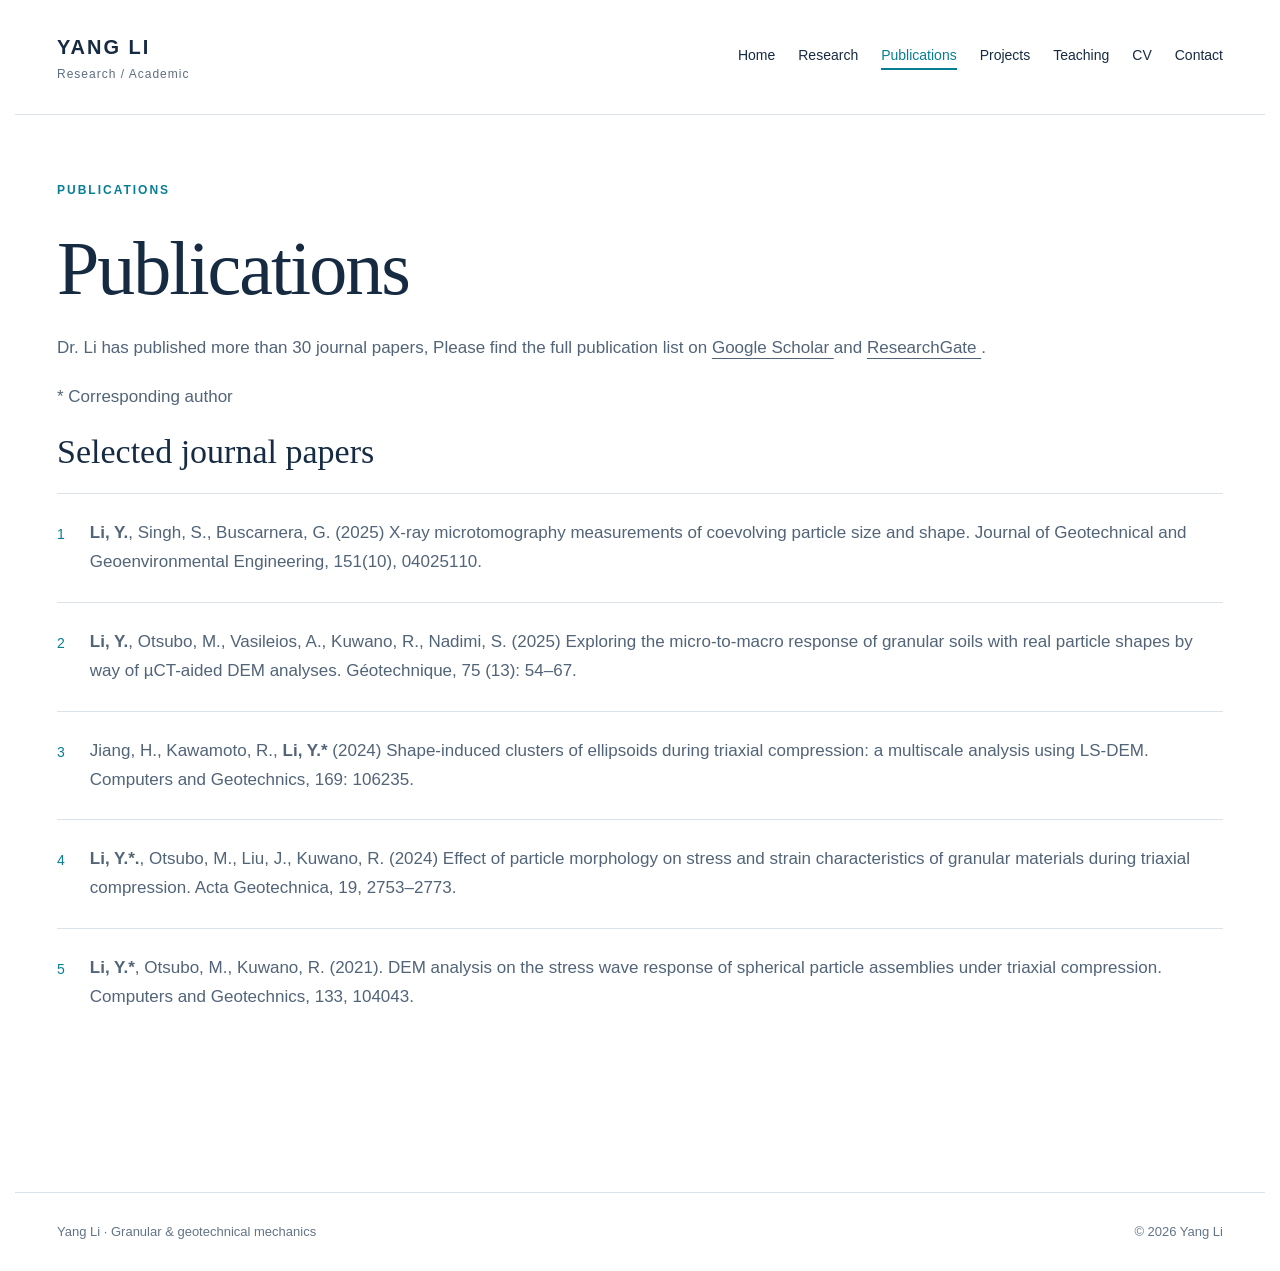
==== publications.html @ 272d52a8 "Add files via upload" ====
<!doctype html>
<html lang="en">

<head>
    <meta charset="utf-8">
    <meta name="viewport" content="width=device-width,initial-scale=1">
    <title>Publications | Yang Li</title>
    <meta name="description"
        content="Yang Li — geotechnical engineering, granular mechanics, particle breakage and computational research.">
    <link rel="icon" href="assets/favicon.svg">
    <link rel="stylesheet" href="assets/style.css">
</head>

<body><a class="skip" href="#main">Skip to content</a>
    <header><a class="brand" href="index.html">YANG LI<span>Research / Academic</span></a>
        <nav aria-label="Main navigation"><a href="index.html">Home</a><a href="research.html">Research</a><a
                href="publications.html" aria-current="page">Publications</a><a href="projects.html">Projects</a><a
                href="teaching.html">Teaching</a><a href="cv.html">CV</a><a href="contact.html">Contact</a></nav>
    </header>
    <main id="main">
        <p class="eyebrow">PUBLICATIONS</p>
        <h1>Publications</h1>
        <p>Dr. Li has published more than 30 journal papers, Please find the full publication list on
            <a href="https://scholar.google.com/citations?user=Ta3kqSwAAAAJ&hl=en" target="_blank" rel="noopener noreferrer">
        Google Scholar
            </a>
            and
            <a href="https://www.researchgate.net/profile/Yang-Li-167?ev=hdr_xprf" target="_blank" rel="noopener noreferrer">
        ResearchGate
    </a>.</p>
        <p>* Corresponding author</p>
        <section>
            <h2>Selected journal papers</h2>
            <article class="publication"><span class="pub-number">1</span>
                <p><strong>Li, Y.</strong>, Singh, S., Buscarnera, G. (2025) X-ray microtomography measurements of
                    coevolving particle size and shape. Journal of Geotechnical and Geoenvironmental Engineering,
                    151(10), 04025110.</p>
            </article>          
        
            <article class="publication"><span class="pub-number">2</span>
                <p><strong>Li, Y.</strong>, Otsubo, M., Vasileios, A., Kuwano, R., Nadimi, S. (2025) Exploring the
                    micro-to-macro response of granular soils with real particle shapes by way of µCT-aided DEM
                    analyses. Géotechnique, 75 (13): 54–67.</p>
            </article>

            <article class="publication"><span class="pub-number">3</span>
                <p>Jiang, H., Kawamoto, R., <strong>Li, Y.*</strong> (2024) Shape-induced clusters of ellipsoids during
                    triaxial compression: a multiscale analysis using LS-DEM. Computers and Geotechnics, 169: 106235.
                </p>
            </article>


            <article class="publication"><span class="pub-number">4</span>
                <p><strong>Li, Y.*.</strong>, Otsubo, M., Liu, J., Kuwano, R. (2024) Effect of particle morphology on
                    stress and strain characteristics of granular materials during triaxial compression. Acta
                    Geotechnica, 19, 2753–2773.</p>
            </article>

            </article>
            <article class="publication"><span class="pub-number">5</span>
                <p><strong>Li, Y.*</strong>, Otsubo, M., Kuwano, R. (2021). DEM analysis on the stress wave response of
                    spherical particle assemblies under triaxial compression. Computers and Geotechnics, 133, 104043.
                </p>
            </article>

        </section>
  
    </main>
    <footer><span>Yang Li · Granular & geotechnical mechanics</span><span>© 2026 Yang Li</span></footer>
</body>

</html>
---- assets/style.css ----
* {
    box-sizing: border-box
}

html {
    scroll-behavior: smooth
}

body {
    margin: 0;
    color: #162b42;
    background: #fff;
    font: 17px/1.7 Arial, sans-serif
}

a {
    color: inherit;
    text-underline-offset: 5px
}

a:hover {
    color: #087e95
}

header {
    max-width: 1250px;
    margin: auto;
    padding: 30px 42px;
    display: flex;
    justify-content: space-between;
    align-items: center;
    border-bottom: 1px solid #dbe3e9;
    gap: 30px
}

.brand {
    font-size: 20px;
    font-weight: 700;
    letter-spacing: 2px;
    text-decoration: none
}

.brand span {
    display: block;
    font-size: 12px;
    letter-spacing: 1px;
    font-weight: 400;
    color: #5d6e80
}

nav {
    display: flex;
    gap: 23px;
    flex-wrap: wrap
}

nav a {
    font-size: 14px;
    text-decoration: none
}

nav a[aria-current] {
    color: #087e95;
    border-bottom: 2px solid #087e95
}

main {
    max-width: 1250px;
    margin: auto;
    padding: 65px 42px 90px;
    min-height: 70vh
}

h1,
h2,
h3 {
    line-height: 1.15;
    margin: 0 0 22px
}

h1 {
    font-family: Georgia, serif;
    font-size: clamp(44px, 6vw, 76px);
    font-weight: 400;
    letter-spacing: -2px
}

h1 span {
    font-size: .45em;
    letter-spacing: 0;
    color: #5d6e80
}

h2 {
    font-family: Georgia, serif;
    font-size: 34px;
    font-weight: 400
}

h3 {
    font-size: 21px;
    line-height: 1.3
}

p {
    margin: 0 0 20px;
    color: #526478
}

.eyebrow {
    font-size: 12px;
    font-weight: 700;
    letter-spacing: 2px;
    color: #087e95;
    margin-bottom: 24px
}

.hero {
    display: grid;
    grid-template-columns: 1.5fr 1fr;
    gap: 75px;
    align-items: center;
    padding: 15px 0 65px
}

.hero p:not(.eyebrow) {
    max-width: 630px
}

.lead {
    font-family: Georgia, serif;
    font-size: 29px;
    line-height: 1.4;
    color: #162b42
}

.intro {
    font-size: 21px;
    max-width: 900px;
    margin-bottom: 50px
}

.research-note {
    background: #102e49;
    color: white;
    padding: 40px
}

.research-note h2 {
    font-size: 42px
}

.research-note .eyebrow {
    color: #85d9e7
}

.scale {
    display: flex;
    gap: 25px;
    padding: 24px 0;
    border-top: 1px solid #426079;
    font-size: 20px
}

.scale strong {
    color: #85d9e7;
    font-size: 14px
}

.scale span {
    display: block;
    font-size: 14px;
    color: #bbccdb
}

.actions {
    display: flex;
    align-items: center;
    gap: 25px;
    margin-top: 30px
}

.button {
    background: #102e49;
    color: white;
    padding: 12px 22px;
    text-decoration: none;
    font-size: 15px
}

.button:hover {
    background: #087e95;
    color: white
}

.textlink {
    font-size: 15px
}

section {
    margin-bottom: 65px
}

.sectionhead {
    display: flex;
    justify-content: space-between;
    align-items: center;
    gap: 20px
}

.sectionhead a {
    font-size: 14px
}

.cards {
    display: grid;
    grid-template-columns: repeat(2, 1fr);
    gap: 0 45px
}

.cards article {
    padding: 30px 0;
    border-top: 1px solid #dbe3e9
}

.cards p {
    margin: 0
}

.feature {
    background: #edf4f8;
    padding: 45px;
    margin-top: 40px
}

.feature p {
    max-width: 640px
}

.tags {
    display: flex;
    gap: 12px;
    flex-wrap: wrap
}

.tags span {
    padding: 8px 16px;
    border: 1px solid #cbd8e2;
    font-size: 14px
}

.timeline article {
    border-left: 2px solid #0b8095;
    padding: 0 0 30px 25px;
    margin-bottom: 25px
}

.date {
    font-size: 14px;
    color: #087e95
}

.empty {
    padding: 35px;
    background: #edf4f8
}

.empty p {
    margin-bottom: 0
}

footer {
    max-width: 1250px;
    margin: auto;
    padding: 28px 42px;
    border-top: 1px solid #dbe3e9;
    display: flex;
    justify-content: space-between;
    gap: 20px;
    font-size: 13px;
    color: #627487
}

.skip {
    position: absolute;
    top: -100px;
    padding: 10px;
    background: white
}

.skip:focus {
    top: 0
}

a:focus-visible {
    outline: 3px solid #087e95;
    outline-offset: 5px
}

.publication {
    border-top: 1px solid #dbe3e9;
    padding: 25px 0
}

.publication h2 {
    font-family: Arial, sans-serif;
    font-size: 22px
}

.publication p {
    margin: 8px 0
}

@media(max-width:900px) {
    header {
        align-items: flex-start;
        flex-direction: column
    }

    .hero {
        grid-template-columns: 1fr;
        gap: 35px
    }

    .research-note {
        max-width: 600px
    }

    nav {
        gap: 18px
    }
}

@media(max-width:600px) {

    header,
    main,
    footer {
        padding-left: 22px;
        padding-right: 22px
    }

    main {
        padding-top: 40px
    }

    .cards {
        grid-template-columns: 1fr
    }

    .feature {
        padding: 28px
    }

    .lead {
        font-size: 25px
    }

    .actions,
    footer {
        flex-wrap: wrap
    }

    .sectionhead {
        align-items: flex-start
    }

    .research-note {
        padding: 28px
    }
}

.portrait {
    margin: 0
}

.portrait img {
    display: block;
    width: 100%;
    height: 480px;
    object-fit: cover;
    object-position: center 55%
}

.appointment {
    font-size: 16px;
    color: #087e95 !important
}

.actions {
    flex-wrap: wrap
}

.publication {
    display: flex;
    gap: 25px
}

.publication p {
    margin: 0
}

.pub-number {
    font-size: 14px;
    color: #087e95;
    flex-shrink: 0;
    padding-top: 4px
}

.hero {
    grid-template-columns: 1.45fr 1fr
}

.hero .portrait {
    align-self: stretch
}

.hero .portrait img {
    height: 100%;
    min-height: 450px;
    max-height: 560px
}

@media(max-width:900px) {
    .hero {
        grid-template-columns: 1fr
    }

    .hero .portrait {
        max-width: 420px
    }

    .hero .portrait img {
        height: 480px
    }
}

/* CV 条目间距 */
.timeline article {
    padding-bottom: 12px;
    margin-bottom: 12px;
}

.timeline article h3 {
    margin-bottom: 8px;
}

.timeline article p {
    margin-bottom: 6px;
}
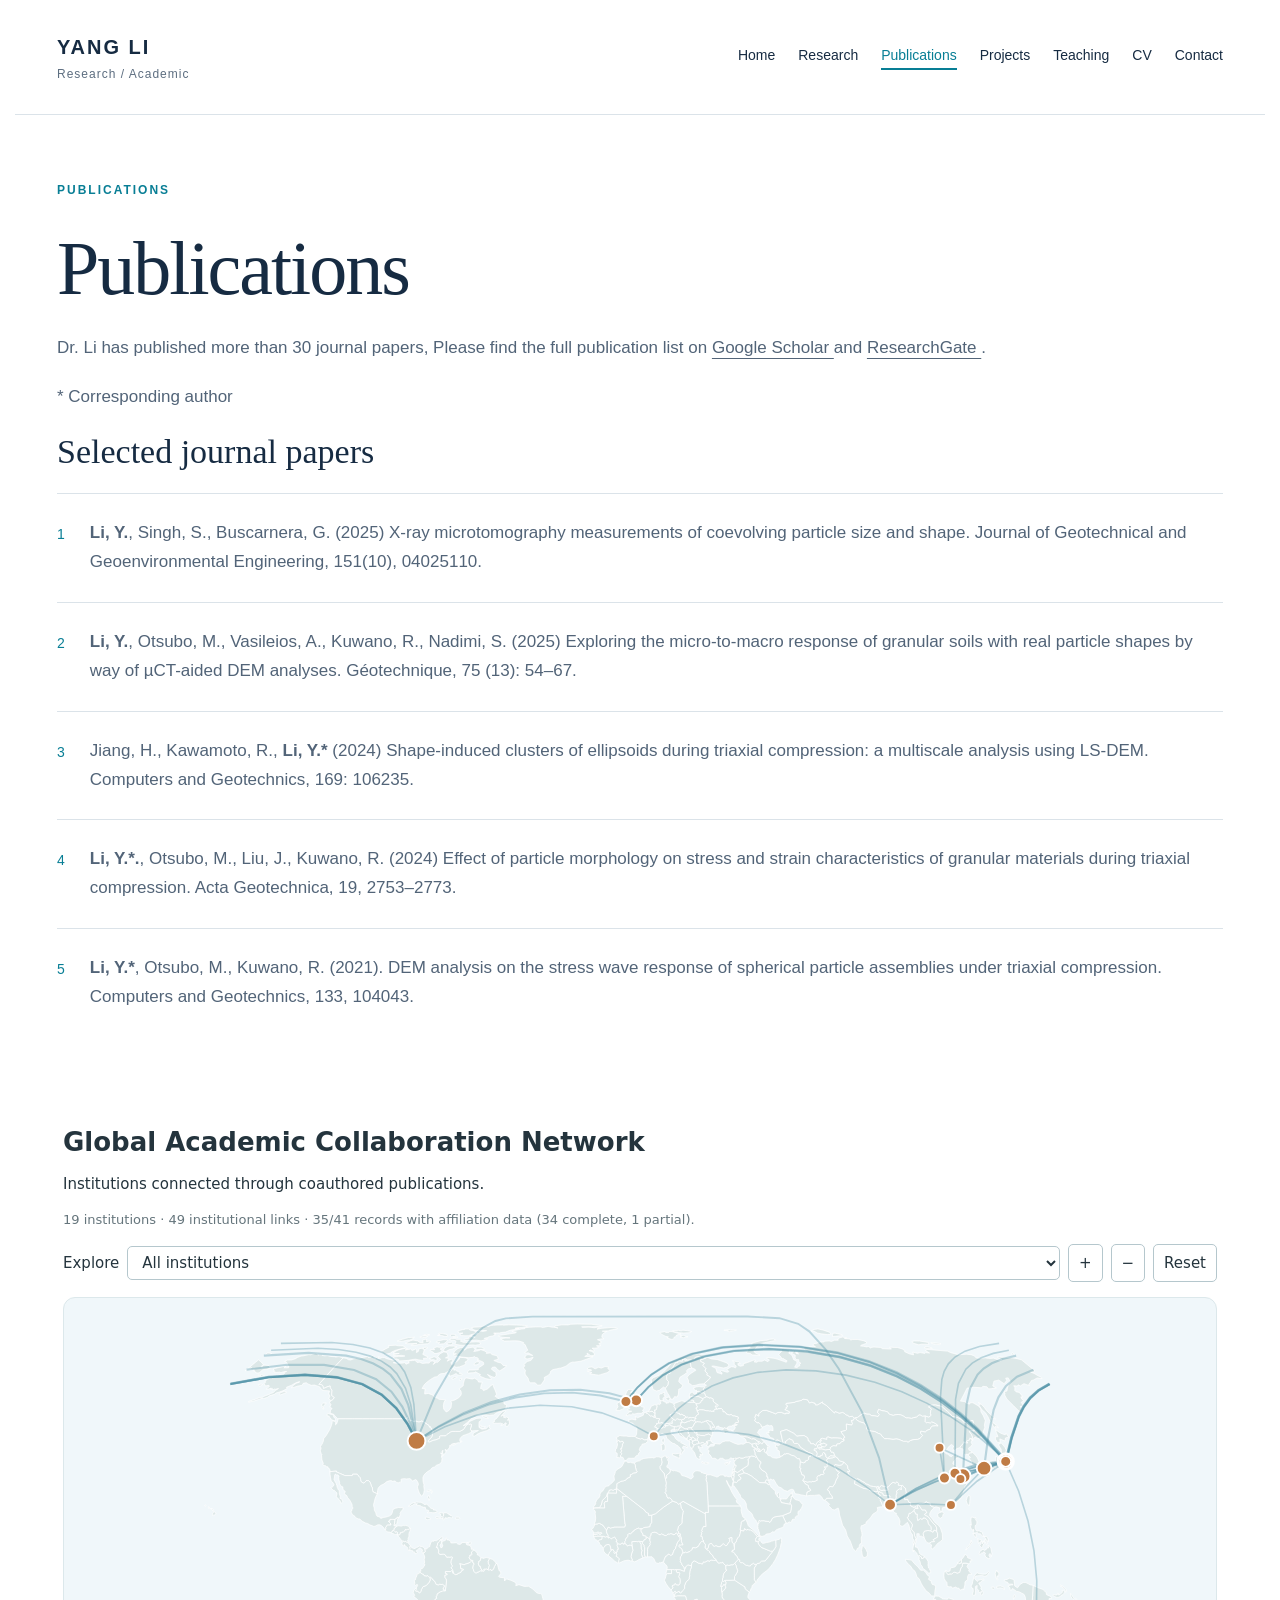
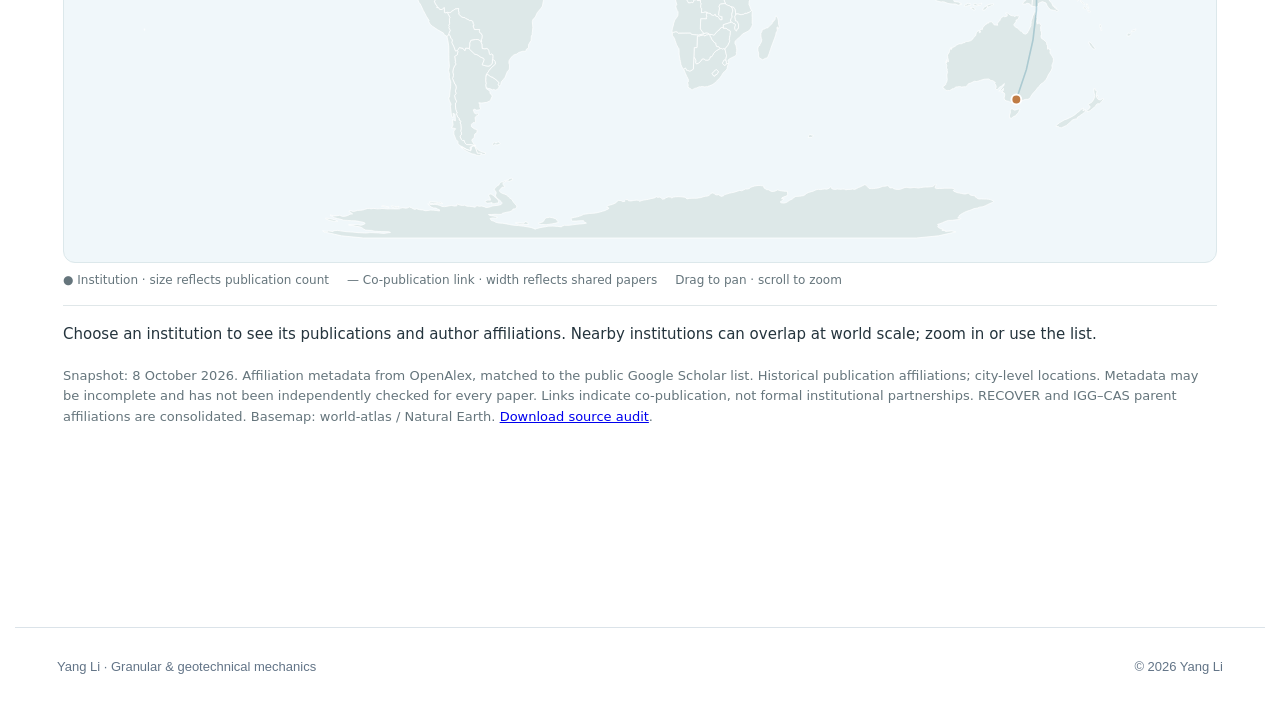
==== commit 94e3bab2: "Add files via upload" ====
--- a/publications.html
+++ b/publications.html
@@ -1,72 +1,75 @@
-<!doctype html>
-<html lang="en">
-
-<head>
-    <meta charset="utf-8">
-    <meta name="viewport" content="width=device-width,initial-scale=1">
-    <title>Publications | Yang Li</title>
-    <meta name="description"
-        content="Yang Li — geotechnical engineering, granular mechanics, particle breakage and computational research.">
-    <link rel="icon" href="assets/favicon.svg">
-    <link rel="stylesheet" href="assets/style.css">
-</head>
-
-<body><a class="skip" href="#main">Skip to content</a>
-    <header><a class="brand" href="index.html">YANG LI<span>Research / Academic</span></a>
-        <nav aria-label="Main navigation"><a href="index.html">Home</a><a href="research.html">Research</a><a
-                href="publications.html" aria-current="page">Publications</a><a href="projects.html">Projects</a><a
-                href="teaching.html">Teaching</a><a href="cv.html">CV</a><a href="contact.html">Contact</a></nav>
-    </header>
-    <main id="main">
-        <p class="eyebrow">PUBLICATIONS</p>
-        <h1>Publications</h1>
-        <p>Dr. Li has published more than 30 journal papers, Please find the full publication list on
-            <a href="https://scholar.google.com/citations?user=Ta3kqSwAAAAJ&hl=en" target="_blank" rel="noopener noreferrer">
-        Google Scholar
-            </a>
-            and
-            <a href="https://www.researchgate.net/profile/Yang-Li-167?ev=hdr_xprf" target="_blank" rel="noopener noreferrer">
-        ResearchGate
-    </a>.</p>
-        <p>* Corresponding author</p>
-        <section>
-            <h2>Selected journal papers</h2>
-            <article class="publication"><span class="pub-number">1</span>
-                <p><strong>Li, Y.</strong>, Singh, S., Buscarnera, G. (2025) X-ray microtomography measurements of
-                    coevolving particle size and shape. Journal of Geotechnical and Geoenvironmental Engineering,
-                    151(10), 04025110.</p>
-            </article>          
-        
-            <article class="publication"><span class="pub-number">2</span>
-                <p><strong>Li, Y.</strong>, Otsubo, M., Vasileios, A., Kuwano, R., Nadimi, S. (2025) Exploring the
-                    micro-to-macro response of granular soils with real particle shapes by way of µCT-aided DEM
-                    analyses. Géotechnique, 75 (13): 54–67.</p>
-            </article>
-
-            <article class="publication"><span class="pub-number">3</span>
-                <p>Jiang, H., Kawamoto, R., <strong>Li, Y.*</strong> (2024) Shape-induced clusters of ellipsoids during
-                    triaxial compression: a multiscale analysis using LS-DEM. Computers and Geotechnics, 169: 106235.
-                </p>
-            </article>
-
-
-            <article class="publication"><span class="pub-number">4</span>
-                <p><strong>Li, Y.*.</strong>, Otsubo, M., Liu, J., Kuwano, R. (2024) Effect of particle morphology on
-                    stress and strain characteristics of granular materials during triaxial compression. Acta
-                    Geotechnica, 19, 2753–2773.</p>
-            </article>
-
-            </article>
-            <article class="publication"><span class="pub-number">5</span>
-                <p><strong>Li, Y.*</strong>, Otsubo, M., Kuwano, R. (2021). DEM analysis on the stress wave response of
-                    spherical particle assemblies under triaxial compression. Computers and Geotechnics, 133, 104043.
-                </p>
-            </article>
-
-        </section>
-  
-    </main>
-    <footer><span>Yang Li · Granular & geotechnical mechanics</span><span>© 2026 Yang Li</span></footer>
-</body>
-
+<!doctype html>
+<html lang="en">
+
+<head>
+    <meta charset="utf-8">
+    <meta name="viewport" content="width=device-width,initial-scale=1">
+    <title>Publications | Yang Li</title>
+    <meta name="description"
+        content="Yang Li — geotechnical engineering, granular mechanics, particle breakage and computational research.">
+    <link rel="icon" href="assets/favicon.svg">
+    <link rel="stylesheet" href="assets/style.css">
+</head>
+
+<body><a class="skip" href="#main">Skip to content</a>
+    <header><a class="brand" href="index.html">YANG LI<span>Research / Academic</span></a>
+        <nav aria-label="Main navigation"><a href="index.html">Home</a><a href="research.html">Research</a><a
+                href="publications.html" aria-current="page">Publications</a><a href="projects.html">Projects</a><a
+                href="teaching.html">Teaching</a><a href="cv.html">CV</a><a href="contact.html">Contact</a></nav>
+    </header>
+    <main id="main">
+        <p class="eyebrow">PUBLICATIONS</p>
+        <h1>Publications</h1>
+        <p>Dr. Li has published more than 30 journal papers, Please find the full publication list on
+            <a href="https://scholar.google.com/citations?user=Ta3kqSwAAAAJ&hl=en" target="_blank" rel="noopener noreferrer">
+        Google Scholar
+            </a>
+            and
+            <a href="https://www.researchgate.net/profile/Yang-Li-167?ev=hdr_xprf" target="_blank" rel="noopener noreferrer">
+        ResearchGate
+    </a>.</p>
+        <p>* Corresponding author</p>
+        <section>
+            <h2>Selected journal papers</h2>
+            <article class="publication"><span class="pub-number">1</span>
+                <p><strong>Li, Y.</strong>, Singh, S., Buscarnera, G. (2025) X-ray microtomography measurements of
+                    coevolving particle size and shape. Journal of Geotechnical and Geoenvironmental Engineering,
+                    151(10), 04025110.</p>
+            </article>          
+        
+            <article class="publication"><span class="pub-number">2</span>
+                <p><strong>Li, Y.</strong>, Otsubo, M., Vasileios, A., Kuwano, R., Nadimi, S. (2025) Exploring the
+                    micro-to-macro response of granular soils with real particle shapes by way of µCT-aided DEM
+                    analyses. Géotechnique, 75 (13): 54–67.</p>
+            </article>
+
+            <article class="publication"><span class="pub-number">3</span>
+                <p>Jiang, H., Kawamoto, R., <strong>Li, Y.*</strong> (2024) Shape-induced clusters of ellipsoids during
+                    triaxial compression: a multiscale analysis using LS-DEM. Computers and Geotechnics, 169: 106235.
+                </p>
+            </article>
+
+
+            <article class="publication"><span class="pub-number">4</span>
+                <p><strong>Li, Y.*.</strong>, Otsubo, M., Liu, J., Kuwano, R. (2024) Effect of particle morphology on
+                    stress and strain characteristics of granular materials during triaxial compression. Acta
+                    Geotechnica, 19, 2753–2773.</p>
+            </article>
+
+            </article>
+            <article class="publication"><span class="pub-number">5</span>
+                <p><strong>Li, Y.*</strong>, Otsubo, M., Kuwano, R. (2021). DEM analysis on the stress wave response of
+                    spherical particle assemblies under triaxial compression. Computers and Geotechnics, 133, 104043.
+                </p>
+            </article>
+
+        </section>
+  
+        <section aria-label="Global academic collaboration network" style="margin-top:40px">
+            <iframe src="collaboration-network.html" title="Global Academic Collaboration Network" loading="lazy" style="width:100%;height:960px;border:0" ></iframe>
+        </section>
+    </main>
+    <footer><span>Yang Li · Granular & geotechnical mechanics</span><span>© 2026 Yang Li</span></footer>
+</body>
+
 </html>
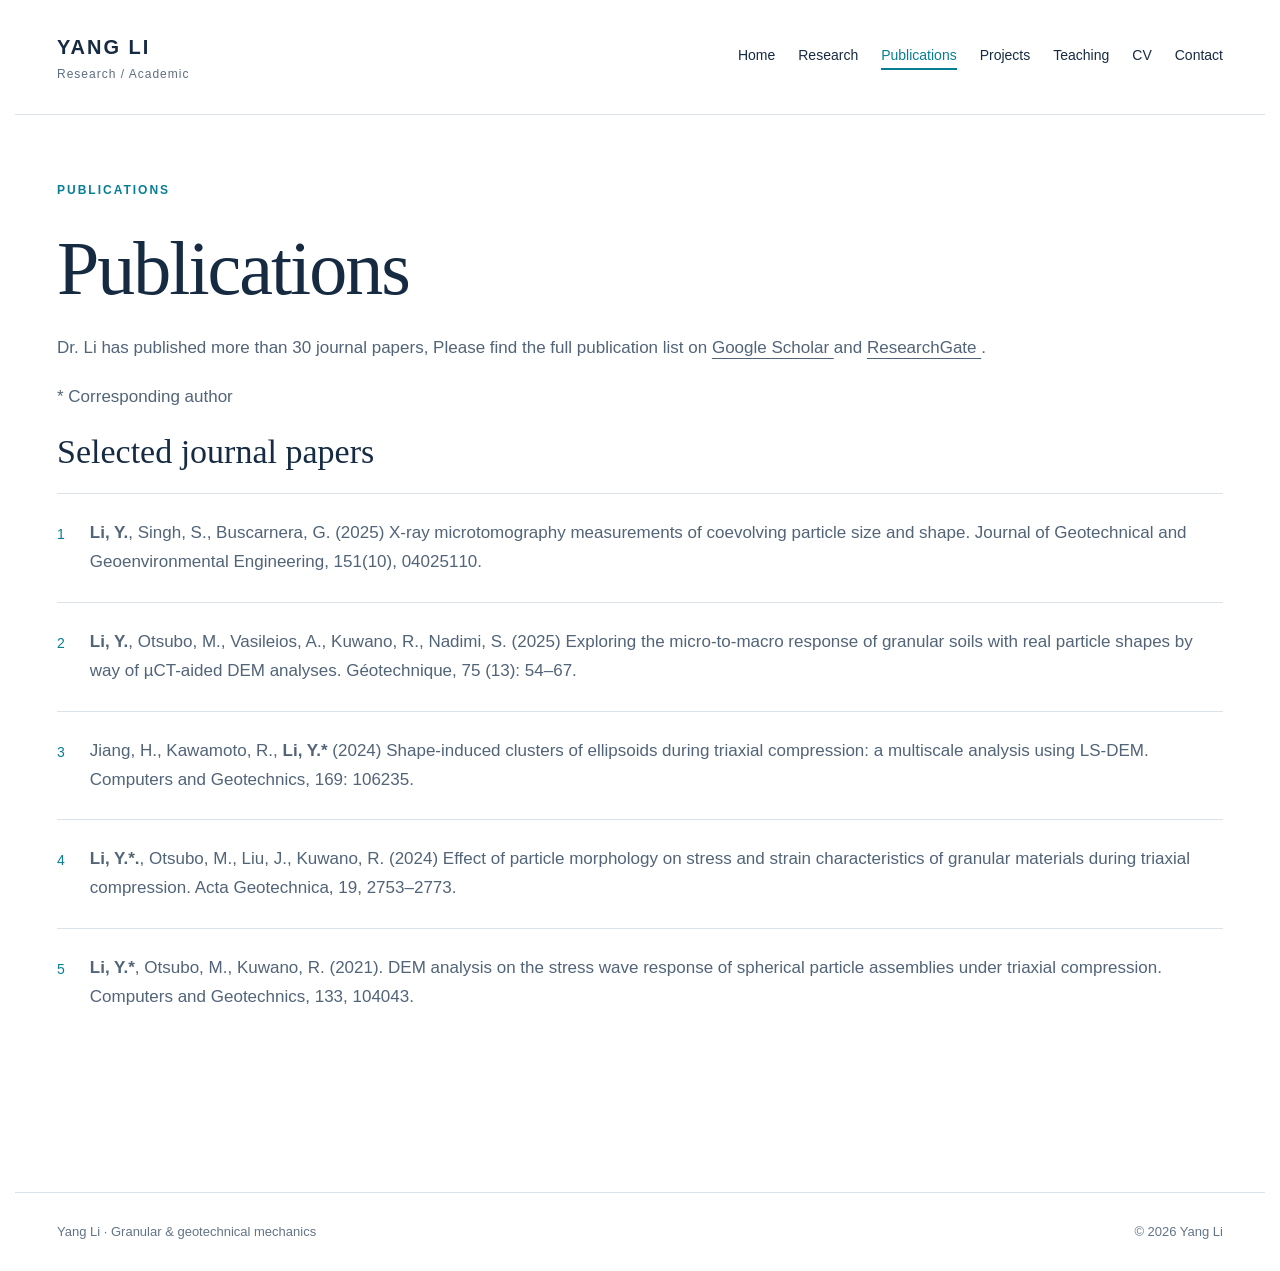
==== commit b9601b9f: "Rename publications_old.html to publications.html" ====
--- a/publications.html
+++ b/publications.html
@@ -1,75 +1,72 @@
-<!doctype html>
-<html lang="en">
-
-<head>
-    <meta charset="utf-8">
-    <meta name="viewport" content="width=device-width,initial-scale=1">
-    <title>Publications | Yang Li</title>
-    <meta name="description"
-        content="Yang Li — geotechnical engineering, granular mechanics, particle breakage and computational research.">
-    <link rel="icon" href="assets/favicon.svg">
-    <link rel="stylesheet" href="assets/style.css">
-</head>
-
-<body><a class="skip" href="#main">Skip to content</a>
-    <header><a class="brand" href="index.html">YANG LI<span>Research / Academic</span></a>
-        <nav aria-label="Main navigation"><a href="index.html">Home</a><a href="research.html">Research</a><a
-                href="publications.html" aria-current="page">Publications</a><a href="projects.html">Projects</a><a
-                href="teaching.html">Teaching</a><a href="cv.html">CV</a><a href="contact.html">Contact</a></nav>
-    </header>
-    <main id="main">
-        <p class="eyebrow">PUBLICATIONS</p>
-        <h1>Publications</h1>
-        <p>Dr. Li has published more than 30 journal papers, Please find the full publication list on
-            <a href="https://scholar.google.com/citations?user=Ta3kqSwAAAAJ&hl=en" target="_blank" rel="noopener noreferrer">
-        Google Scholar
-            </a>
-            and
-            <a href="https://www.researchgate.net/profile/Yang-Li-167?ev=hdr_xprf" target="_blank" rel="noopener noreferrer">
-        ResearchGate
-    </a>.</p>
-        <p>* Corresponding author</p>
-        <section>
-            <h2>Selected journal papers</h2>
-            <article class="publication"><span class="pub-number">1</span>
-                <p><strong>Li, Y.</strong>, Singh, S., Buscarnera, G. (2025) X-ray microtomography measurements of
-                    coevolving particle size and shape. Journal of Geotechnical and Geoenvironmental Engineering,
-                    151(10), 04025110.</p>
-            </article>          
-        
-            <article class="publication"><span class="pub-number">2</span>
-                <p><strong>Li, Y.</strong>, Otsubo, M., Vasileios, A., Kuwano, R., Nadimi, S. (2025) Exploring the
-                    micro-to-macro response of granular soils with real particle shapes by way of µCT-aided DEM
-                    analyses. Géotechnique, 75 (13): 54–67.</p>
-            </article>
-
-            <article class="publication"><span class="pub-number">3</span>
-                <p>Jiang, H., Kawamoto, R., <strong>Li, Y.*</strong> (2024) Shape-induced clusters of ellipsoids during
-                    triaxial compression: a multiscale analysis using LS-DEM. Computers and Geotechnics, 169: 106235.
-                </p>
-            </article>
-
-
-            <article class="publication"><span class="pub-number">4</span>
-                <p><strong>Li, Y.*.</strong>, Otsubo, M., Liu, J., Kuwano, R. (2024) Effect of particle morphology on
-                    stress and strain characteristics of granular materials during triaxial compression. Acta
-                    Geotechnica, 19, 2753–2773.</p>
-            </article>
-
-            </article>
-            <article class="publication"><span class="pub-number">5</span>
-                <p><strong>Li, Y.*</strong>, Otsubo, M., Kuwano, R. (2021). DEM analysis on the stress wave response of
-                    spherical particle assemblies under triaxial compression. Computers and Geotechnics, 133, 104043.
-                </p>
-            </article>
-
-        </section>
-  
-        <section aria-label="Global academic collaboration network" style="margin-top:40px">
-            <iframe src="collaboration-network.html" title="Global Academic Collaboration Network" loading="lazy" style="width:100%;height:960px;border:0" ></iframe>
-        </section>
-    </main>
-    <footer><span>Yang Li · Granular & geotechnical mechanics</span><span>© 2026 Yang Li</span></footer>
-</body>
-
-</html>+<!doctype html>
+<html lang="en">
+
+<head>
+    <meta charset="utf-8">
+    <meta name="viewport" content="width=device-width,initial-scale=1">
+    <title>Publications | Yang Li</title>
+    <meta name="description"
+        content="Yang Li — geotechnical engineering, granular mechanics, particle breakage and computational research.">
+    <link rel="icon" href="assets/favicon.svg">
+    <link rel="stylesheet" href="assets/style.css">
+</head>
+
+<body><a class="skip" href="#main">Skip to content</a>
+    <header><a class="brand" href="index.html">YANG LI<span>Research / Academic</span></a>
+        <nav aria-label="Main navigation"><a href="index.html">Home</a><a href="research.html">Research</a><a
+                href="publications.html" aria-current="page">Publications</a><a href="projects.html">Projects</a><a
+                href="teaching.html">Teaching</a><a href="cv.html">CV</a><a href="contact.html">Contact</a></nav>
+    </header>
+    <main id="main">
+        <p class="eyebrow">PUBLICATIONS</p>
+        <h1>Publications</h1>
+        <p>Dr. Li has published more than 30 journal papers, Please find the full publication list on
+            <a href="https://scholar.google.com/citations?user=Ta3kqSwAAAAJ&hl=en" target="_blank" rel="noopener noreferrer">
+        Google Scholar
+            </a>
+            and
+            <a href="https://www.researchgate.net/profile/Yang-Li-167?ev=hdr_xprf" target="_blank" rel="noopener noreferrer">
+        ResearchGate
+    </a>.</p>
+        <p>* Corresponding author</p>
+        <section>
+            <h2>Selected journal papers</h2>
+            <article class="publication"><span class="pub-number">1</span>
+                <p><strong>Li, Y.</strong>, Singh, S., Buscarnera, G. (2025) X-ray microtomography measurements of
+                    coevolving particle size and shape. Journal of Geotechnical and Geoenvironmental Engineering,
+                    151(10), 04025110.</p>
+            </article>          
+        
+            <article class="publication"><span class="pub-number">2</span>
+                <p><strong>Li, Y.</strong>, Otsubo, M., Vasileios, A., Kuwano, R., Nadimi, S. (2025) Exploring the
+                    micro-to-macro response of granular soils with real particle shapes by way of µCT-aided DEM
+                    analyses. Géotechnique, 75 (13): 54–67.</p>
+            </article>
+
+            <article class="publication"><span class="pub-number">3</span>
+                <p>Jiang, H., Kawamoto, R., <strong>Li, Y.*</strong> (2024) Shape-induced clusters of ellipsoids during
+                    triaxial compression: a multiscale analysis using LS-DEM. Computers and Geotechnics, 169: 106235.
+                </p>
+            </article>
+
+
+            <article class="publication"><span class="pub-number">4</span>
+                <p><strong>Li, Y.*.</strong>, Otsubo, M., Liu, J., Kuwano, R. (2024) Effect of particle morphology on
+                    stress and strain characteristics of granular materials during triaxial compression. Acta
+                    Geotechnica, 19, 2753–2773.</p>
+            </article>
+
+            </article>
+            <article class="publication"><span class="pub-number">5</span>
+                <p><strong>Li, Y.*</strong>, Otsubo, M., Kuwano, R. (2021). DEM analysis on the stress wave response of
+                    spherical particle assemblies under triaxial compression. Computers and Geotechnics, 133, 104043.
+                </p>
+            </article>
+
+        </section>
+  
+    </main>
+    <footer><span>Yang Li · Granular & geotechnical mechanics</span><span>© 2026 Yang Li</span></footer>
+</body>
+
+</html>
